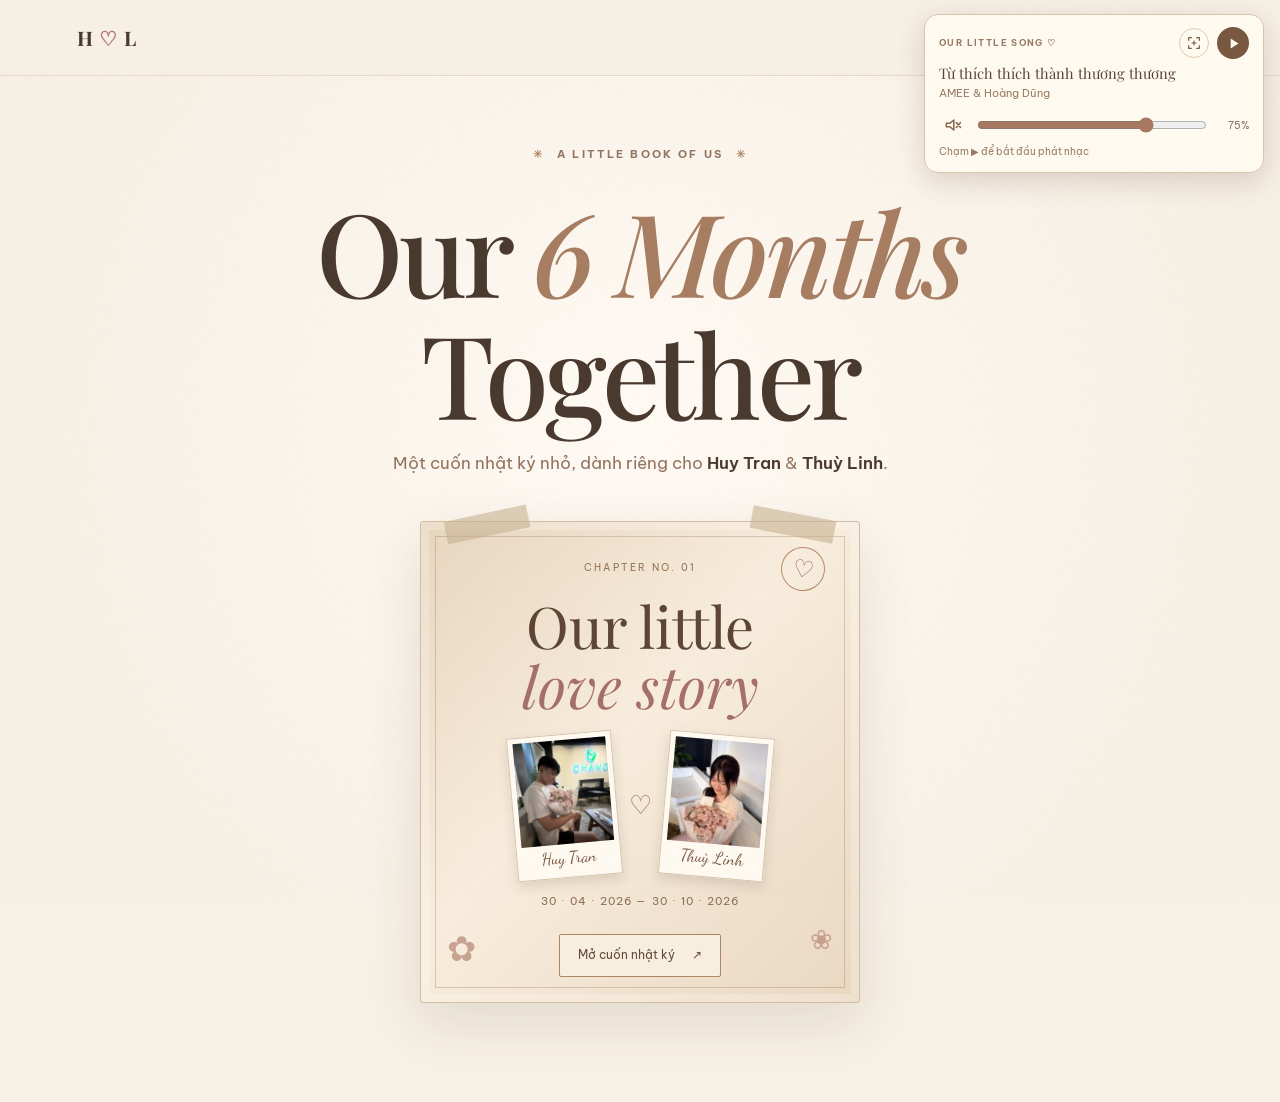
==== index-single-standalone.html @ 88074298 "Add files via upload" ====
<!doctype html>
<html lang="vi">
<head>
  <meta charset="utf-8">
  <meta name="viewport" content="width=device-width, initial-scale=1">
  <meta name="theme-color" content="#f7f0e5">
  <meta name="description" content="Our 6 Months Together — Huy Tran & Thuỳ Linh. Một cuốn nhật ký nhỏ lưu giữ tình yêu và những lời muốn nói.">
  <title>Our 6 Months Together — Huy Tran & Thuỳ Linh</title>
  <link rel="icon" href="data:image/svg+xml,%3Csvg xmlns='http://www.w3.org/2000/svg' viewBox='0 0 100 100'%3E%3Ctext y='.9em' font-size='85'%3E%E2%99%A5%3C/text%3E%3C/svg%3E">
  <style>
@import url('https://fonts.googleapis.com/css2?family=Be+Vietnam+Pro:wght@400;500;600;700&family=Dancing+Script:wght@500;600;700&family=Playfair+Display:ital,wght@0,500;0,600;0,700;1,500;1,600&display=swap');
:root{--paper:#f7f0e5;--paper2:#fffaf1;--ink:#49382d;--muted:#92745f;--brown:#b58b69;--line:#dfcdb8;--rose:#d8a6a3;--sage:#c9d3bf;--shadow:0 18px 55px rgba(74,49,32,.12);--serif:'Playfair Display',Georgia,serif;--sans:'Be Vietnam Pro',Arial,sans-serif;--hand:'Dancing Script',cursive}
*{box-sizing:border-box}html{scroll-behavior:smooth;scroll-padding-top:90px}body{margin:0;background:var(--paper);color:var(--ink);font-family:var(--sans);line-height:1.65;overflow-x:hidden}button,a,input{font:inherit}button{cursor:pointer}.paper-grain{position:fixed;inset:0;pointer-events:none;z-index:20;opacity:.13;background-image:url("data:image/svg+xml,%3Csvg viewBox='0 0 180 180' xmlns='http://www.w3.org/2000/svg'%3E%3Cfilter id='n'%3E%3CfeTurbulence type='fractalNoise' baseFrequency='.85' numOctaves='3' stitchTiles='stitch'/%3E%3C/filter%3E%3Crect width='100%25' height='100%25' filter='url(%23n)' opacity='.18'/%3E%3C/svg%3E")}.topbar{height:76px;padding:0 clamp(20px,6vw,88px);display:flex;align-items:center;justify-content:space-between;border-bottom:1px solid rgba(181,139,105,.24);background:rgba(247,240,229,.92);backdrop-filter:blur(14px);position:sticky;top:0;z-index:15}.wordmark{font-family:var(--serif);font-weight:700;font-size:1.25rem;text-decoration:none;color:var(--ink);letter-spacing:.04em}.wordmark span{color:#b77977}.topbar nav{display:flex;gap:clamp(12px,2.5vw,34px)}.topbar nav a{font-size:.76rem;color:var(--muted);text-decoration:none;transition:color .2s}.topbar nav a:hover{color:var(--ink)}.music-mini{border:1px solid var(--line);background:transparent;border-radius:30px;padding:8px 13px;color:var(--ink);font-size:.8rem}.section{padding:110px max(22px,calc((100vw - 1060px)/2));position:relative}.hero{text-align:center;min-height:calc(100vh - 76px);display:flex;flex-direction:column;align-items:center;justify-content:center;padding-top:70px;padding-bottom:50px;background:radial-gradient(ellipse at 50% 35%,#fffaf4 0%,var(--paper) 65%)}.hero-kicker,.section-label,.caption-small{font-size:.67rem;letter-spacing:.2em;font-weight:700;color:var(--muted)}.tiny-star{color:var(--brown);padding:0 8px}.hero h1,.section h2{font-family:var(--serif);font-weight:500;line-height:1.06;letter-spacing:-.035em}.hero h1{font-size:clamp(3.6rem,9vw,7.6rem);margin:25px 0 16px}.hero h1 em,.section h2 em{font-weight:500;color:#a77d61}.hero-subtitle{font-size:clamp(.95rem,2vw,1.08rem);color:var(--muted);margin:0 0 36px}.hero-subtitle span{color:var(--ink);font-weight:600}.cover-wrap{width:min(440px,90vw);position:relative;margin:8px auto 34px;perspective:1000px}.cover{position:relative;min-height:310px;padding:38px 24px 25px;border:1px solid #d5bda2;border-radius:3px;background:linear-gradient(135deg,#e8d6bf,#f8eddd 45%,#e9d7c1);box-shadow:var(--shadow),inset 0 0 0 8px rgba(255,255,255,.22);overflow:hidden}.cover:before{content:"";position:absolute;inset:14px;border:1px solid rgba(150,108,73,.3);pointer-events:none}.cover-stamp{position:absolute;right:34px;top:25px;width:44px;height:44px;border:1px solid #b78b6b;border-radius:50%;display:grid;place-items:center;color:#a66f69;font-size:1.5rem;transform:rotate(12deg)}.cover-small{font-size:.63rem;letter-spacing:.22em;color:#947253}.cover-title{font-family:var(--serif);font-size:clamp(2.5rem,7vw,3.6rem);line-height:1.05;margin:25px 0 18px;color:#5d4534}.cover-title i{color:#a56f69}.cover-date{font-size:.67rem;letter-spacing:.11em;color:#8c6e54}
.cover-photos{display:flex;align-items:center;justify-content:center;gap:12px;margin:18px auto 15px;position:relative;z-index:1}
.cover-photo{width:105px;margin:0;padding:5px 5px 7px;background:#fffaf1;border:1px solid #d8c4ac;box-shadow:0 5px 12px rgba(74,49,32,.14)}
.cover-photo-left{transform:rotate(-5deg)}.cover-photo-right{transform:rotate(5deg)}
.cover-photo img{display:block;width:100%;height:104px;object-fit:cover;object-position:center 32%;background:#e3d6c5}
.cover-photo figcaption{font-family:var(--hand);font-size:1.05rem;line-height:1.35;color:#79563f;padding-top:3px}
.cover-photo-heart{font-family:var(--hand);font-size:1.6rem;color:#a56f69}
.cover .cover-title{margin-top:18px;margin-bottom:10px}
.cover .cover-date{position:relative;z-index:1}
@media(max-width:410px){.cover-photo{width:88px}.cover-photo img{height:86px}.cover-photos{gap:8px;margin:14px auto 12px}.cover .cover-title{font-size:2.35rem}}.open-book{position:relative;margin-top:24px;padding:10px 18px;border:1px solid #ad8666;background:#f7eee0;color:#654b37;border-radius:2px;font-size:.78rem}.open-book span{padding-left:14px}.cover-flower{position:absolute;color:#bd9180;opacity:.8;font-size:2.2rem}.flower-one{left:26px;bottom:25px}.flower-two{right:26px;bottom:40px;font-size:1.7rem}.tape{position:absolute;z-index:2;width:84px;height:23px;background:rgba(201,177,143,.58);top:-8px}.tape-left{left:25px;transform:rotate(-12deg)}.tape-right{right:25px;transform:rotate(11deg)}.scroll-note{font-size:.6rem;letter-spacing:.18em;color:#9b8068;display:flex;align-items:center;gap:10px}.scroll-note span{height:25px;width:1px;background:#b58b69}.intro{text-align:center;background:#efe4d4}.section h2{font-size:clamp(2.7rem,6vw,5rem);margin:22px 0 14px}.section-copy{max-width:510px;margin:0 auto 48px;color:var(--muted);font-size:.96rem}.couple-grid{display:grid;grid-template-columns:minmax(0,1fr) 45px minmax(0,1fr);align-items:center;gap:18px;max-width:820px;margin:0 auto}.portrait-card{position:relative;background:#fffaf1;padding:12px 12px 20px;box-shadow:0 12px 28px rgba(76,50,34,.13);border:1px solid #e3d1bc}.portrait-left{transform:rotate(-2.5deg)}.portrait-right{transform:rotate(2.5deg)}.photo-frame{height:clamp(250px,42vw,460px);overflow:hidden;background:#e3d6c5}.photo-frame img{width:100%;height:100%;display:block;object-fit:cover;object-position:center 35%}.portrait-left .photo-frame img{object-position:center 32%}.portrait-right .photo-frame img{object-position:center 30%}.photo-pin{position:absolute;z-index:2;top:-14px;left:calc(50% - 14px);width:28px;height:28px;border-radius:50%;display:grid;place-items:center;background:#b98772;color:#fff8ec;font-size:.8rem;box-shadow:0 3px 6px #7b5a4233}.portrait-caption{padding-top:14px}.portrait-caption h3{font-family:var(--serif);font-size:clamp(1.3rem,3vw,2rem);margin:3px 0 0}.portrait-caption p{font-size:.75rem;color:var(--muted);margin:4px 0 0}.caption-small{font-size:.56rem;letter-spacing:.17em}.between-heart{font-size:2.4rem;color:#b47c78;position:relative}.between-heart span{position:absolute;font-size:.85rem;left:22px;top:22px;color:#cf9c8d}.hand-note{position:absolute;font-family:var(--hand);font-size:1.4rem;color:#a47766}.note-left{bottom:8px;left:-30px;transform:rotate(-13deg)}.note-right{top:35px;right:-28px;transform:rotate(10deg)}.date-card{display:flex;align-items:center;justify-content:center;gap:18px;margin:70px auto 35px;padding:24px;width:min(560px,100%);background:#f9f2e8;border:1px solid #dfcbb3;box-shadow:0 8px 24px #7354380d;text-align:left}.date-icon{font-size:2rem;color:#b77c79}.date-card strong{display:block;font-family:var(--serif);font-size:1.6rem;letter-spacing:.08em}.date-card p{font-size:.8rem;color:var(--muted);margin:4px 0 0}.counter-wrap{max-width:590px;margin:40px auto 0}.counter-heading{font-family:var(--serif);font-size:1.35rem;margin-bottom:18px}.counter{display:grid;grid-template-columns:repeat(4,1fr);gap:10px}.counter>div{background:#faf3e9;border:1px solid #e1cdb5;padding:17px 6px}.counter strong{font-family:var(--serif);font-size:clamp(1.7rem,4vw,2.7rem);display:block;font-weight:500}.counter span{font-size:.7rem;color:var(--muted)}.counter-footnote{font-size:.76rem;color:var(--muted);margin-top:15px}.letter-section{text-align:center;background:#f8f1e7}.letter-paper{position:relative;text-align:left;max-width:720px;margin:0 auto;background:#fffaf1;padding:clamp(25px,6vw,60px);box-shadow:var(--shadow);border:1px solid #e6d5c1;background-image:linear-gradient(90deg,transparent 0,transparent 35px,rgba(193,144,123,.18) 36px,transparent 37px),repeating-linear-gradient(transparent 0,transparent 35px,rgba(181,139,105,.09) 36px)}.letter-top{display:flex;justify-content:space-between;gap:15px;font-size:.58rem;letter-spacing:.13em;color:#9a7b61}.letter-rule{height:1px;background:#d8c2a8;margin:18px 0 26px}.letter-paper h3{font-family:var(--hand);font-size:2.4rem;font-weight:600;margin:0 0 22px;color:#78533e}.letter-paper p{font-size:.96rem;line-height:2;margin:0 0 18px;max-width:590px}.letter-sign{font-family:var(--hand);font-size:1.55rem;text-align:right;line-height:1.25;margin-top:35px;color:#8a644b}.letter-sign span{font-size:2rem}.paper-flower{position:absolute;right:24px;bottom:22px;font-size:2rem;color:#c89c8a;opacity:.6}.music-section{text-align:center;background:#f8f1e7}.music-player{display:grid;grid-template-columns:1fr 1fr;gap:clamp(20px,5vw,55px);align-items:center;max-width:800px;margin:0 auto;padding:clamp(25px,5vw,50px);background:#eee0ce;border:1px solid #ddc4a8;box-shadow:var(--shadow);text-align:left}.vinyl-area{display:grid;place-items:center;position:relative;padding:15px}.vinyl{width:min(100%,270px);aspect-ratio:1;border-radius:50%;background:repeating-radial-gradient(circle at center,#292522 0,#292522 2px,#39332d 3px,#211f1c 5px,#39332d 6px,#211f1c 8px);display:grid;place-items:center;box-shadow:0 15px 30px #30261e44;animation:spin 5s linear infinite;animation-play-state:paused}.vinyl.playing{animation-play-state:running}.vinyl:before{content:"";position:absolute;width:17%;height:17%;border-radius:50%;background:#d0a18b;border:5px solid #e9c6ac;box-shadow:inset 0 0 0 2px #8f5f4b}.vinyl-label{width:38%;height:38%;border-radius:50%;background:#d4b69a;color:#634733;display:grid;place-items:center;font-family:var(--serif);font-size:1.25rem;z-index:1}.vinyl-label span{color:#a56e69}.vinyl-shadow{height:15px;width:72%;background:#7e624a33;filter:blur(10px);border-radius:50%;margin-top:20px}.track-info h3{font-family:var(--serif);font-size:clamp(1.35rem,3vw,2rem);line-height:1.2;margin:10px 0}.track-info>p{font-size:.85rem;color:var(--muted);margin:0 0 25px}.progress-row{display:flex;align-items:center;gap:10px;font-size:.65rem;color:var(--muted)}input[type=range]{accent-color:#a97863;min-width:0}.progress-row input{flex:1;width:100%}.player-controls{display:flex;align-items:center;justify-content:space-between;margin-top:15px}.play-button{width:48px;height:48px;border-radius:50%;border:0;background:#785841;color:#fff7ec;box-shadow:0 6px 15px #69472b2b}.volume-control{display:flex;align-items:center;gap:8px;color:#88674d}.volume-control input{width:95px}.audio-status{font-size:.68rem!important;color:#987b62!important;margin:15px 0 0!important}.surprise-section{text-align:center;background:#efe3d3}.envelope-button{border:0;background:transparent;display:block;margin:0 auto 25px;padding:10px 20px 0;max-width:100%}.envelope{width:min(340px,75vw);height:220px;position:relative;perspective:900px;filter:drop-shadow(0 14px 18px #694a2c25);transition:transform .3s}.envelope-button:hover .envelope{transform:translateY(-4px)}.envelope-back{position:absolute;inset:0;background:#d5b797;border:1px solid #bd9875}.envelope-letter-preview{position:absolute;left:8%;right:8%;top:12%;height:78%;background:#fff9ef;display:flex;flex-direction:column;align-items:center;justify-content:center;color:#76553d;transition:transform .9s ease;z-index:1}.envelope-letter-preview span{font-family:var(--hand);font-size:1.7rem}.envelope-letter-preview small{font-size:.65rem;color:#a1846b}.envelope-flap{position:absolute;inset:0;background:#c7a483;clip-path:polygon(0 0,100% 0,50% 58%);transform-origin:top;transition:transform .7s;z-index:4;border-top:1px solid #b38b68}.envelope-front{position:absolute;inset:0;background:#e2c6a6;clip-path:polygon(0 0,50% 57%,100% 0,100% 100%,0 100%);z-index:3}.wax-seal{position:absolute;z-index:5;left:calc(50% - 22px);top:43%;width:44px;height:44px;border-radius:50%;background:#a96862;color:#f7e9d8;display:grid;place-items:center;font-size:1.5rem;box-shadow:0 3px 6px #63412b33;transition:opacity .3s}.envelope.opened .envelope-flap{transform:rotateX(180deg);z-index:0}.envelope.opened .envelope-letter-preview{transform:translateY(-95px);z-index:5;transition-delay:.35s}.envelope.opened .wax-seal{opacity:0}.envelope-hint{display:block;font-size:.62rem;letter-spacing:.2em;color:#96765b;margin-top:15px}.surprise-content{max-width:680px;margin:40px auto 0;animation:rise .7s ease both}.surprise-header{margin-bottom:25px}.surprise-header>span{font-size:2rem;color:#b77c79}.surprise-header p{font-size:.58rem;letter-spacing:.2em;color:#9b7b60}.surprise-header h3{font-family:var(--hand);font-size:2.8rem;font-weight:600;margin:0}.message-stack{display:grid;grid-template-columns:1fr 1fr;gap:14px}.message-card{background:#fffaf1;border:1px solid #e1cbb2;padding:20px;text-align:left;position:relative;box-shadow:0 5px 14px #6d4d2d0b}.message-card:nth-child(odd){transform:rotate(-.7deg)}.message-card:nth-child(even){transform:rotate(.7deg)}.message-card>span{font-size:.6rem;letter-spacing:.16em;color:#b58b69}.message-card p{font-family:var(--serif);font-size:.97rem;line-height:1.7;margin:8px 0 0}.final-message{margin-top:35px;padding:35px 20px;background:#f8efe3;border:1px solid #dec7ad}.final-heart{font-size:2.5rem;color:#b77876}.final-message p{font-family:var(--serif);font-size:clamp(1.2rem,3vw,1.7rem);margin:7px 0;line-height:1.45}.signature{display:block;text-align:right;font-family:var(--hand);font-size:1.5rem;color:#9d765c;margin-top:22px}.ending{text-align:center;min-height:70vh;display:flex;flex-direction:column;align-items:center;justify-content:center;background:#e5d4c0;overflow:hidden}.ending-flower{font-size:3rem;color:#b78675;margin-bottom:10px}.ending h2{margin-bottom:20px}.ending>p{color:#8d6e54}.ending-names{font-family:var(--serif);font-size:1.5rem;margin:20px 0 25px}.ending-names span{color:#b77977}.back-top{border:1px solid #a88768;background:transparent;color:#6c503a;padding:11px 18px}.tiny-footer{font-size:.55rem;letter-spacing:.22em;color:#987b62;margin-top:70px}.toast{position:fixed;left:50%;bottom:22px;transform:translate(-50%,20px);background:#4e3b2d;color:#fff6e8;padding:10px 16px;border-radius:3px;font-size:.8rem;opacity:0;pointer-events:none;transition:.25s;z-index:30;max-width:90vw;text-align:center}.toast.show{opacity:1;transform:translate(-50%,0)}[hidden]{display:none!important}@keyframes spin{to{transform:rotate(360deg)}}@keyframes rise{from{opacity:0;transform:translateY(18px)}to{opacity:1;transform:translateY(0)}}@media(min-width:1200px){.hero{min-height:calc(100vh - 76px)}}@media(max-width:720px){.topbar{height:64px;padding:0 17px}.topbar nav{gap:12px}.topbar nav a{font-size:.67rem}.music-mini{padding:7px 10px}.music-mini span{display:none}.section{padding:82px 20px}.hero{min-height:auto;padding-top:80px;padding-bottom:45px}.cover{min-height:290px}.couple-grid{grid-template-columns:minmax(0,1fr) 22px minmax(0,1fr);gap:8px}.photo-frame{height:clamp(210px,65vw,350px)}.portrait-card{padding:8px 8px 14px}.portrait-caption h3{font-size:1.2rem}.portrait-caption p{font-size:.65rem}.between-heart{font-size:1.5rem}.between-heart span{left:14px;top:15px}.hand-note{font-size:1.05rem}.note-left{left:-12px}.note-right{right:-12px}.date-card{margin-top:50px;padding:18px}.date-card strong{font-size:1.35rem}.counter{gap:6px}.counter>div{padding:13px 3px}.counter strong{font-size:1.7rem}.music-player{grid-template-columns:1fr;padding:25px 20px;gap:20px}.vinyl{width:min(64vw,230px)}.track-info{text-align:center}.player-controls{justify-content:center;gap:35px}.progress-row{gap:7px}.message-stack{grid-template-columns:1fr}.message-card{transform:none!important}.letter-paper{padding:28px 23px}.letter-top{font-size:.5rem}.letter-paper p{font-size:.9rem}.letter-paper h3{font-size:2rem}.paper-flower{right:14px;bottom:12px}.ending{min-height:65vh}.section h2{font-size:clamp(2.55rem,12vw,4rem)}}@media(max-width:410px){.topbar nav{gap:8px}.topbar nav a{font-size:.61rem}.wordmark{font-size:1.05rem}.music-mini{font-size:.7rem;padding:6px 8px}.hero h1{font-size:3.45rem}.cover-date{font-size:.56rem}.portrait-caption h3{font-size:1rem}.portrait-caption p{font-size:.58rem}.photo-frame{height:220px}.date-card{gap:12px}.date-card p{font-size:.72rem}.counter-heading{font-size:1.2rem}}@media(prefers-reduced-motion:reduce){*,*::before,*::after{scroll-behavior:auto!important;animation-duration:.01ms!important;animation-iteration-count:1!important;transition-duration:.01ms!important}}

/* Final polish: keyboard focus, media fallback and mobile layout */
a:focus-visible, button:focus-visible, input:focus-visible { outline: 3px solid #a97863; outline-offset: 4px; }
.photo-frame img { color: var(--muted); }
img { max-width: 100%; }
@media (max-width: 720px) { .topbar nav a { white-space: nowrap; } .section-copy { max-width: 34rem; } .couple-grid { max-width: 540px; } }
@media (max-width: 390px) { .topbar nav a { font-size: .58rem; } .couple-grid { gap: 6px; } .portrait-card { padding: 6px 6px 12px; } .photo-frame { height: 205px; } .portrait-caption h3 { font-size: .95rem; } }

/* Version 1.2: gated diary reveal and random note interaction */
[hidden] { display: none !important; }
.diary-content { opacity: 0; transform: translateY(16px); }
.diary-content.diary-open { animation: diaryReveal .85s cubic-bezier(.2,.7,.2,1) forwards; }
@keyframes diaryReveal { to { opacity: 1; transform: translateY(0); } }
body.cover-only { overflow: hidden; }
body.cover-only .topbar nav,
body.cover-only .music-mini { visibility: hidden; pointer-events: none; }
body.cover-only .hero { min-height: calc(100svh - 76px); }
body.cover-only .scroll-note { display: none; }
body.cover-only .hero { padding-bottom: 65px; }
body.cover-only .cover { transition: transform .65s cubic-bezier(.2,.7,.2,1), opacity .65s ease; }
body.opening-diary .hero .cover-wrap { transform: scale(1.04); opacity: .92; }
body.opening-diary .hero { min-height: calc(100svh - 76px); }
.diary-content { width: 100%; }
.random-note-stage { max-width: 540px; margin: 0 auto; position: relative; padding: 10px 0 24px; }
.random-note-card { position: relative; min-height: 245px; padding: 34px clamp(20px,5vw,48px); display:flex; flex-direction:column; align-items:center; justify-content:center; background:#fffaf1; border:1px solid #dfc9b0; box-shadow:0 15px 35px rgba(74,49,32,.10); transform:rotate(-.7deg); transition:transform .25s ease, opacity .25s ease; }
.random-note-card.note-changing { opacity:.35; transform:translateY(7px) rotate(0); }
.note-card-label { font-size:.58rem; letter-spacing:.2em; color:#a08064; font-weight:700; }
.note-card-heart { color:#b77c79; font-size:2rem; margin:14px 0 5px; }
.random-note-card p { font-family:var(--serif); font-size:clamp(1.15rem,3vw,1.55rem); line-height:1.65; margin:0; max-width:440px; }
.note-card-number { color:#b18d70; font-size:.65rem; letter-spacing:.14em; margin-top:24px; }
.note-sparkle { position:absolute; top:-7px; right:9%; color:#b58b69; font-size:2rem; z-index:1; }
.draw-note-button,.reveal-final-button { border:1px solid #9e795d; background:#795a42; color:#fff7ec; padding:13px 21px; margin-top:22px; box-shadow:0 7px 16px rgba(73,48,30,.12); transition:transform .2s, background .2s; }
.draw-note-button:hover,.reveal-final-button:hover { transform:translateY(-2px); background:#634832; }
.draw-note-button span { padding-left:12px; }
.final-note-area { max-width:650px; margin:48px auto 0; }
.final-note-divider { display:flex; align-items:center; gap:15px; color:#b77c79; font-size:1.35rem; }
.final-note-divider:before,.final-note-divider:after { content:""; height:1px; background:#d7bea2; flex:1; }
.final-note-intro { color:var(--muted); font-size:.9rem; }
.final-message { max-width:600px; margin:25px auto 0; padding:clamp(24px,5vw,42px); background:#fffaf1; border:1px solid #dfc9b0; box-shadow:var(--shadow); animation:rise .65s ease both; }
.final-message p { font-family:var(--serif); font-size:clamp(1.15rem,3vw,1.7rem); margin:7px 0; line-height:1.5; }
.back-cover { margin-top:20px; border:1px solid #ad8969; background:transparent; color:#6c503a; padding:10px 16px; }
@media(max-width:720px) {
  body.cover-only .hero { min-height:calc(100svh - 64px); padding-top:35px; }
  .random-note-card { min-height:230px; }
}
@media(prefers-reduced-motion:reduce) {
  .diary-content.diary-open { animation:none; opacity:1; transform:none; }
  .random-note-card,.draw-note-button,.reveal-final-button { transition:none; }
}

/* Fixed music controls: remain visible on the cover and throughout the diary. */
.floating-music{position:fixed;top:14px;right:16px;z-index:50;width:min(310px,calc(100vw - 28px));padding:12px 14px;background:rgba(255,250,241,.96);border:1px solid #d8c2a8;border-radius:14px;box-shadow:0 8px 28px rgba(76,50,34,.18);backdrop-filter:blur(14px);color:#5d4534;text-align:left}
.floating-music-top{display:flex;align-items:center;justify-content:space-between;gap:10px}.floating-kicker{font-size:.58rem;letter-spacing:.15em;color:#987b62;font-weight:700}.floating-play{width:32px;height:32px;flex:0 0 32px;border:0;border-radius:50%;background:#785841;color:#fff7ec;display:grid;place-items:center}.floating-track{font-family:var(--serif);font-size:.91rem;line-height:1.25;margin-top:5px;padding-right:2px}.floating-artist{font-size:.68rem;color:#987b62;margin-top:2px}.floating-volume{display:flex;align-items:center;gap:8px;margin-top:8px}.floating-volume input{flex:1;width:80px;accent-color:#a97863}.floating-mute{border:0;background:transparent;color:#88674d;font-size:1rem;padding:2px 4px}.floating-volume span{font-size:.65rem;color:#806c5a;min-width:32px;text-align:right}.floating-status{font-size:.61rem;color:#987b62;margin-top:5px;min-height:1em}.cover-only .floating-music{display:block!important;visibility:visible!important;pointer-events:auto!important}
@media(max-width:600px){.floating-music{top:8px;right:8px;width:min(255px,calc(100vw - 16px));padding:9px 11px;border-radius:11px}.floating-track{font-size:.78rem}.floating-kicker{font-size:.52rem}.floating-play{width:29px;height:29px;flex-basis:29px}.floating-volume{margin-top:5px}.floating-status{font-size:.57rem}}

/* Mobile repair pass: consistent line icons, no clipping, and adjustable floating player. */
html, body { max-width: 100%; overflow-x: clip; }
*, *::before, *::after { box-sizing: border-box; }
.floating-music { width: min(340px, calc(100vw - 24px)); max-width: calc(100vw - 24px); }
.floating-track { overflow-wrap: anywhere; word-break: normal; }
.floating-actions { display:flex; align-items:center; gap:8px; }
.floating-resize { width:30px; height:30px; display:grid; place-items:center; border:1px solid #ddc8b1; border-radius:50%; background:transparent; color:#785841; padding:6px; }
.floating-resize svg, .floating-mute svg, .floating-play svg, .photo-pin svg { width:100%; height:100%; fill:none; stroke:currentColor; stroke-width:1.8; stroke-linecap:round; stroke-linejoin:round; }
.floating-play svg { fill:currentColor; stroke:none; width:17px; height:17px; }
.floating-play .icon-pause { fill:currentColor; }
.floating-mute { width:28px; height:28px; display:grid; place-items:center; }
.floating-mute svg { width:20px; height:20px; }
.floating-music.is-compact { width:auto; max-width:calc(100vw - 24px); padding:8px 10px; }
.floating-music.is-compact .floating-track,
.floating-music.is-compact .floating-artist,
.floating-music.is-compact .floating-volume,
.floating-music.is-compact .floating-status { display:none; }
.floating-music.is-compact .floating-kicker { display:none; }
.floating-music.is-compact .floating-music-top { gap:0; }
.vinyl { position:relative; }
.vinyl-label { display:flex; flex-direction:column; align-items:center; justify-content:center; gap:0; line-height:1; text-align:center; font-size:clamp(1rem,4vw,1.4rem); overflow:hidden; }
.vinyl-label > span { display:block; }
.vinyl-label .vinyl-heart { color:#a56e69; font-size:.9em; margin:3px 0; }
.photo-pin { display:grid; place-items:center; }
.photo-pin svg { width:16px; height:16px; }
.section, .music-player, .track-info, .portrait-card, .letter-paper { min-width:0; }
.progress-row { min-width:0; }
.progress-row input { min-width:0; }
@media (max-width: 600px) {
  .floating-music { top: max(8px, env(safe-area-inset-top)); right: 8px; width:min(300px, calc(100vw - 16px)); max-width:calc(100vw - 16px); padding:10px 12px; }
  .floating-track { font-size:clamp(.76rem, 3.5vw, .9rem); }
  .floating-kicker { font-size:.54rem; letter-spacing:.12em; }
  .floating-status { font-size:.6rem; overflow-wrap:anywhere; }
  .topbar { max-width:100%; overflow:hidden; }
  .topbar nav { overflow-x:auto; scrollbar-width:none; }
  .topbar nav::-webkit-scrollbar { display:none; }
  .hero h1 { overflow-wrap:anywhere; }
  .couple-grid { grid-template-columns:minmax(0,1fr) 18px minmax(0,1fr); }
  .portrait-card { min-width:0; }
  .hand-note { max-width:100%; font-size:.88rem; overflow-wrap:anywhere; }
  .note-left { left:0; bottom:2px; }
  .note-right { right:0; }
  .music-player { width:100%; grid-template-columns:minmax(0,1fr); padding:22px 16px; }
  .vinyl-area { min-width:0; }
  .vinyl { width:min(62vw,220px); }
  .track-info h3 { overflow-wrap:anywhere; font-size:clamp(1.25rem, 5vw, 1.7rem); }
  .player-controls { flex-wrap:wrap; gap:18px; }
  .volume-control input { width:clamp(90px,30vw,140px); }
  .letter-paper p, .random-note-card p, .message-card p, .final-message p { overflow-wrap:break-word; }
}
@media (max-width: 380px) {
  .floating-music { width:calc(100vw - 12px); max-width:calc(100vw - 12px); right:6px; }
  .floating-volume { gap:5px; }
  .floating-volume span { min-width:28px; }
  .couple-grid { gap:5px; grid-template-columns:minmax(0,1fr) 14px minmax(0,1fr); }
  .portrait-caption h3 { font-size:.88rem; overflow-wrap:anywhere; }
  .portrait-caption p { font-size:.56rem; }
}

/* v1.3 mobile refinement v2: robust controls, typography and icon alignment */
.floating-music { transition: width .22s ease, padding .22s ease; }
.floating-music.size-small { width: min(230px, calc(100vw - 16px)); }
.floating-music.size-normal { width: min(340px, calc(100vw - 16px)); }
.floating-music.size-large { width: min(430px, calc(100vw - 16px)); }
.floating-music .floating-track { white-space:normal; overflow-wrap:break-word; line-height:1.32; }
.floating-music .floating-music-top { min-width:0; }
.floating-kicker { min-width:0; overflow-wrap:anywhere; }
.floating-actions { flex:0 0 auto; }
.floating-resize { font-size:.68rem; font-weight:700; }
.floating-music.is-compact { width:auto; }
.vinyl-label { position:relative; z-index:2; display:flex; flex-direction:row; align-items:center; justify-content:center; gap:clamp(3px,1vw,8px); width:38%; height:38%; border-radius:50%; font-size:clamp(.75rem,3vw,1.2rem); line-height:1; white-space:nowrap; overflow:hidden; }
.vinyl-label > span { display:inline-block; flex:0 0 auto; line-height:1; }
.vinyl-label .vinyl-heart { margin:0; font-size:.9em; }
.vinyl:before { z-index:1; pointer-events:none; }
.progress-row { display:grid; grid-template-columns:3.1em minmax(0,1fr) 3.1em; align-items:center; gap:8px; }
.progress-row span:first-child { text-align:left; font-variant-numeric:tabular-nums; }
.progress-row span:last-child { text-align:right; font-variant-numeric:tabular-nums; }
.progress-row input { display:block; min-width:0; width:100%; margin:0; }
.track-info h3, .section h2, .section-copy, .letter-paper p, .random-note-card p, .final-message p { overflow-wrap:break-word; word-break:normal; hyphens:auto; }
.portrait-card { isolation:isolate; }
.hand-note { z-index:3; max-width:calc(100% - 16px); pointer-events:none; }
.note-left { left:8px; bottom:5px; }
.note-right { right:8px; }
.photo-pin { z-index:4; }
.photo-pin svg { display:block; }
@media (max-width:600px) {
  .floating-music.size-small { width:min(230px,calc(100vw - 16px)); }
  .floating-music.size-normal { width:calc(100vw - 16px); }
  .floating-music.size-large { width:calc(100vw - 16px); }
  .floating-music { right:8px; top:max(8px,env(safe-area-inset-top)); }
  .floating-track { font-size:clamp(.76rem,3.4vw,.92rem); }
  .vinyl-label { gap:3px; font-size:clamp(.7rem,3.4vw,1rem); }
  .section h2 { font-size:clamp(2rem,8.4vw,3.6rem); line-height:1.14; letter-spacing:-.025em; }
  .hero h1 { font-size:clamp(2.7rem,11vw,4.1rem); line-height:1.08; }
  .section-copy { font-size:.92rem; line-height:1.65; }
  .couple-grid { gap:10px; }
  .portrait-caption p { line-height:1.45; overflow-wrap:break-word; }
  .hand-note { display:none; }
  .topbar { gap:10px; }
  .wordmark { flex:0 0 auto; }
  .topbar nav { flex:1 1 auto; min-width:0; }
  .music-mini { flex:0 0 auto; }
  .letter-paper h3 { font-size:clamp(1.65rem,7vw,2.2rem); line-height:1.25; }
  .letter-paper p { line-height:1.8; }
}
@media (max-width:380px) {
  .floating-kicker { letter-spacing:.08em; }
  .floating-music { padding:9px 10px; }
  .couple-grid { grid-template-columns:minmax(0,1fr) 12px minmax(0,1fr); gap:5px; }
  .portrait-card { padding:6px 6px 12px; }
  .portrait-caption h3 { font-size:.9rem; }
  .between-heart { font-size:1.2rem; }
  .progress-row { grid-template-columns:2.8em minmax(0,1fr) 2.8em; gap:5px; }
}
@media (prefers-reduced-motion:reduce) { .floating-music { transition:none; } }
.play-button { display:grid; place-items:center; }
.play-button svg { width:20px; height:20px; display:block; fill:currentColor; }

</style>
</head>
<body>
  <div class="paper-grain" aria-hidden="true"></div>
  <aside class="floating-music" id="floatingMusic" aria-label="Trình phát nhạc" role="region">
    <div class="floating-music-top"><span class="floating-kicker">OUR LITTLE SONG <span class="icon-heart" aria-hidden="true">♡</span></span><div class="floating-actions"><button type="button" id="floatingResize" class="floating-resize" aria-label="Thu gọn trình phát" title="Thu gọn trình phát"><svg viewBox="0 0 24 24" aria-hidden="true"><path d="M4 8V4h4M16 4h4v4M20 16v4h-4M8 20H4v-4M9 12h6M12 9v6"/></svg></button><button type="button" id="floatingPlay" class="floating-play" aria-label="Phát nhạc"><svg class="icon-play" viewBox="0 0 24 24" aria-hidden="true"><path d="M8 5v14l11-7z"/></svg></button></div></div>
    <div class="floating-track">Từ thích thích thành thương thương</div>
    <div class="floating-artist">AMEE &amp; Hoàng Dũng</div>
    <div class="floating-volume"><button type="button" id="floatingMute" class="floating-mute" aria-label="Tắt tiếng" title="Tắt tiếng"><svg viewBox="0 0 24 24" aria-hidden="true"><path d="M4 10v4h4l5 4V6l-5 4H4zm12-1 5 6m0-6-5 6"/></svg></button><input id="floatingVolume" type="range" min="0" max="1" step="0.01" value="0.75" aria-label="Điều chỉnh âm lượng"><span id="floatingVolumeValue">75%</span></div>
    <div class="floating-status" id="floatingStatus" aria-live="polite">Đang thử phát nhạc…</div>
  </aside>

  <header class="topbar">
    <a class="wordmark" href="#home" aria-label="Về đầu trang">H <span>♡</span> L</a>
    <nav aria-label="Điều hướng chính">
      <a href="#time">Chúng mình</a>
      <a href="#letter">Lá thư</a>
      <a href="#time">Ảnh của chúng mình</a>
      <a href="#surprise">Bất ngờ</a>
    </nav>
    <button class="music-mini" id="musicMini" aria-label="Phát hoặc tạm dừng nhạc">♫ <span>Music</span></button>
  </header>

  <main>
    <section class="hero section" id="home">
      <div class="hero-kicker"><span class="tiny-star">✳</span> A LITTLE BOOK OF US <span class="tiny-star">✳</span></div>
      <h1>Our <em>6 Months</em><br>Together</h1>
      <p class="hero-subtitle">Một cuốn nhật ký nhỏ, dành riêng cho <span>Huy Tran</span> & <span>Thuỳ Linh</span>.</p>
      <div class="cover-wrap">
        <div class="tape tape-left"></div><div class="tape tape-right"></div>
        <div class="cover">
          <div class="cover-stamp">♡</div>
          <div class="cover-small">CHAPTER NO. 01</div>
          <div class="cover-title">Our little<br><i>love story</i></div>
          <div class="cover-photos" aria-label="Ảnh của Huy và Thuỳ Linh">
            <figure class="cover-photo cover-photo-left">
              <img src="[data-uri]" alt="Huy Tran" loading="eager" decoding="async">
              <figcaption>Huy Tran</figcaption>
            </figure>
            <span class="cover-photo-heart" aria-hidden="true">♡</span>
            <figure class="cover-photo cover-photo-right">
              <img src="[data-uri]" alt="Thuỳ Linh" loading="eager" decoding="async">
              <figcaption>Thuỳ Linh</figcaption>
            </figure>
          </div>
          <div class="cover-date">30 · 04 · 2026 — 30 · 10 · 2026</div>
          <button class="open-book" id="openBook">Mở cuốn nhật ký <span>↗</span></button>
          <div class="cover-flower flower-one">✿</div><div class="cover-flower flower-two">❀</div>
        </div>
      </div>
      <div class="scroll-note"><span></span> CUỘN XUỐNG ĐỂ KHÁM PHÁ</div>
    </section>

    <div id="diaryContent" class="diary-content" hidden>
    <section class="intro section" id="time">
      <div class="section-label">01 / THE TWO OF US</div>
      <h2>Hai nhân vật<br><em>chính</em> trong cuốn sổ này.</h2>
      <p class="section-copy">Hai bức ảnh, hai cái tên, và một ngày đặc biệt để nhớ.</p>
      <div class="couple-grid">
        <article class="portrait-card portrait-left">
          <div class="photo-pin" aria-hidden="true"><svg viewBox="0 0 24 24"><path d="M12 3v18M3 12h18M5.6 5.6l12.8 12.8m0-12.8L5.6 18.4"/></svg></div>
          <div class="photo-frame"><img src="[data-uri]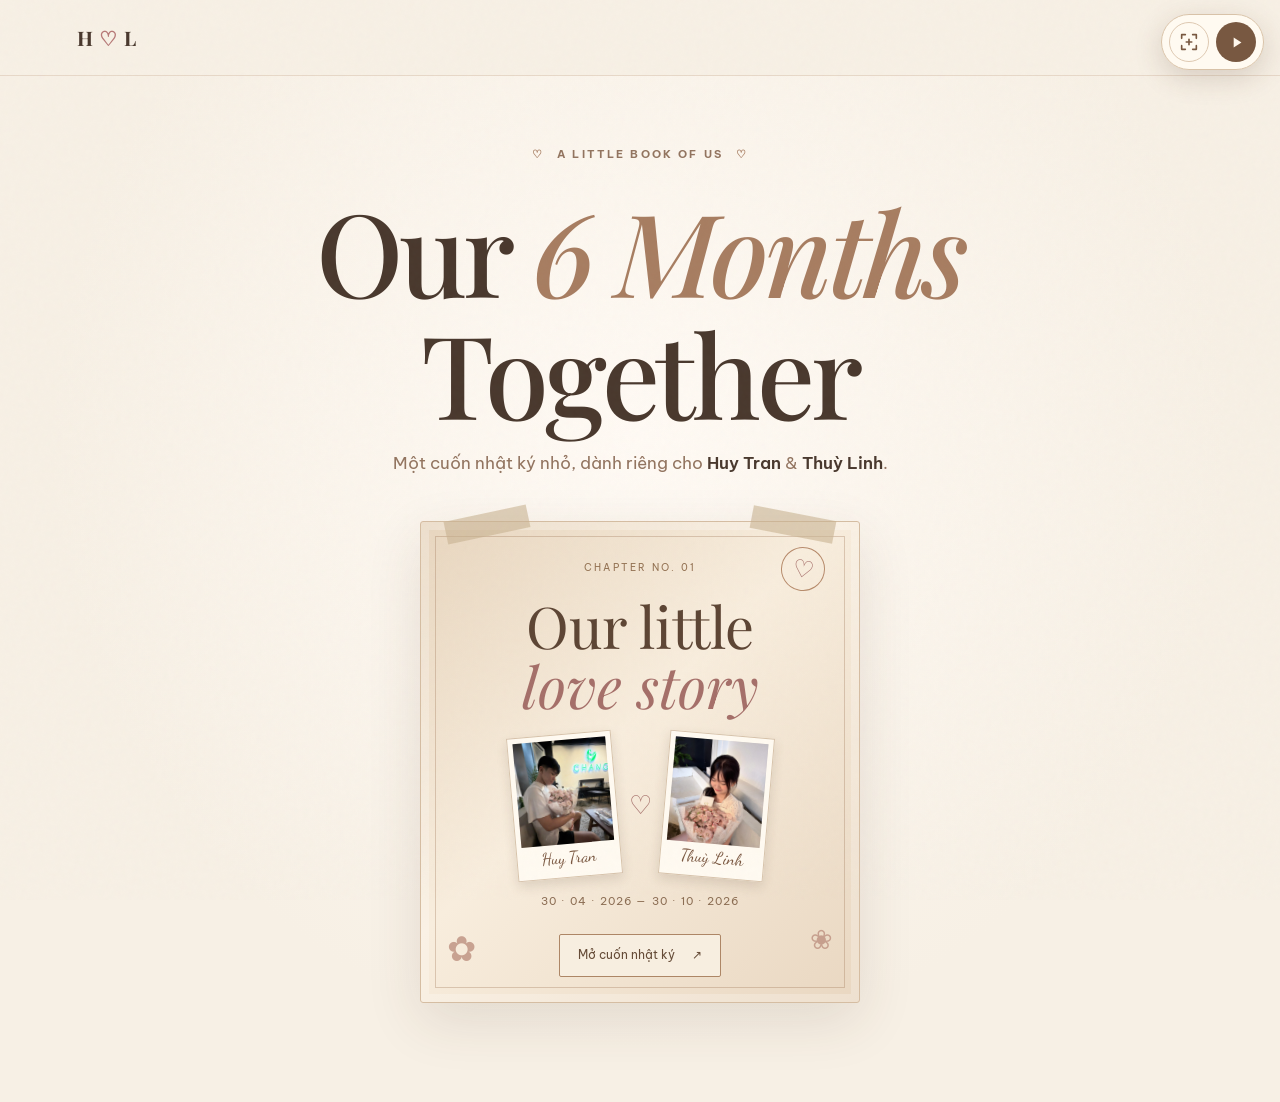
